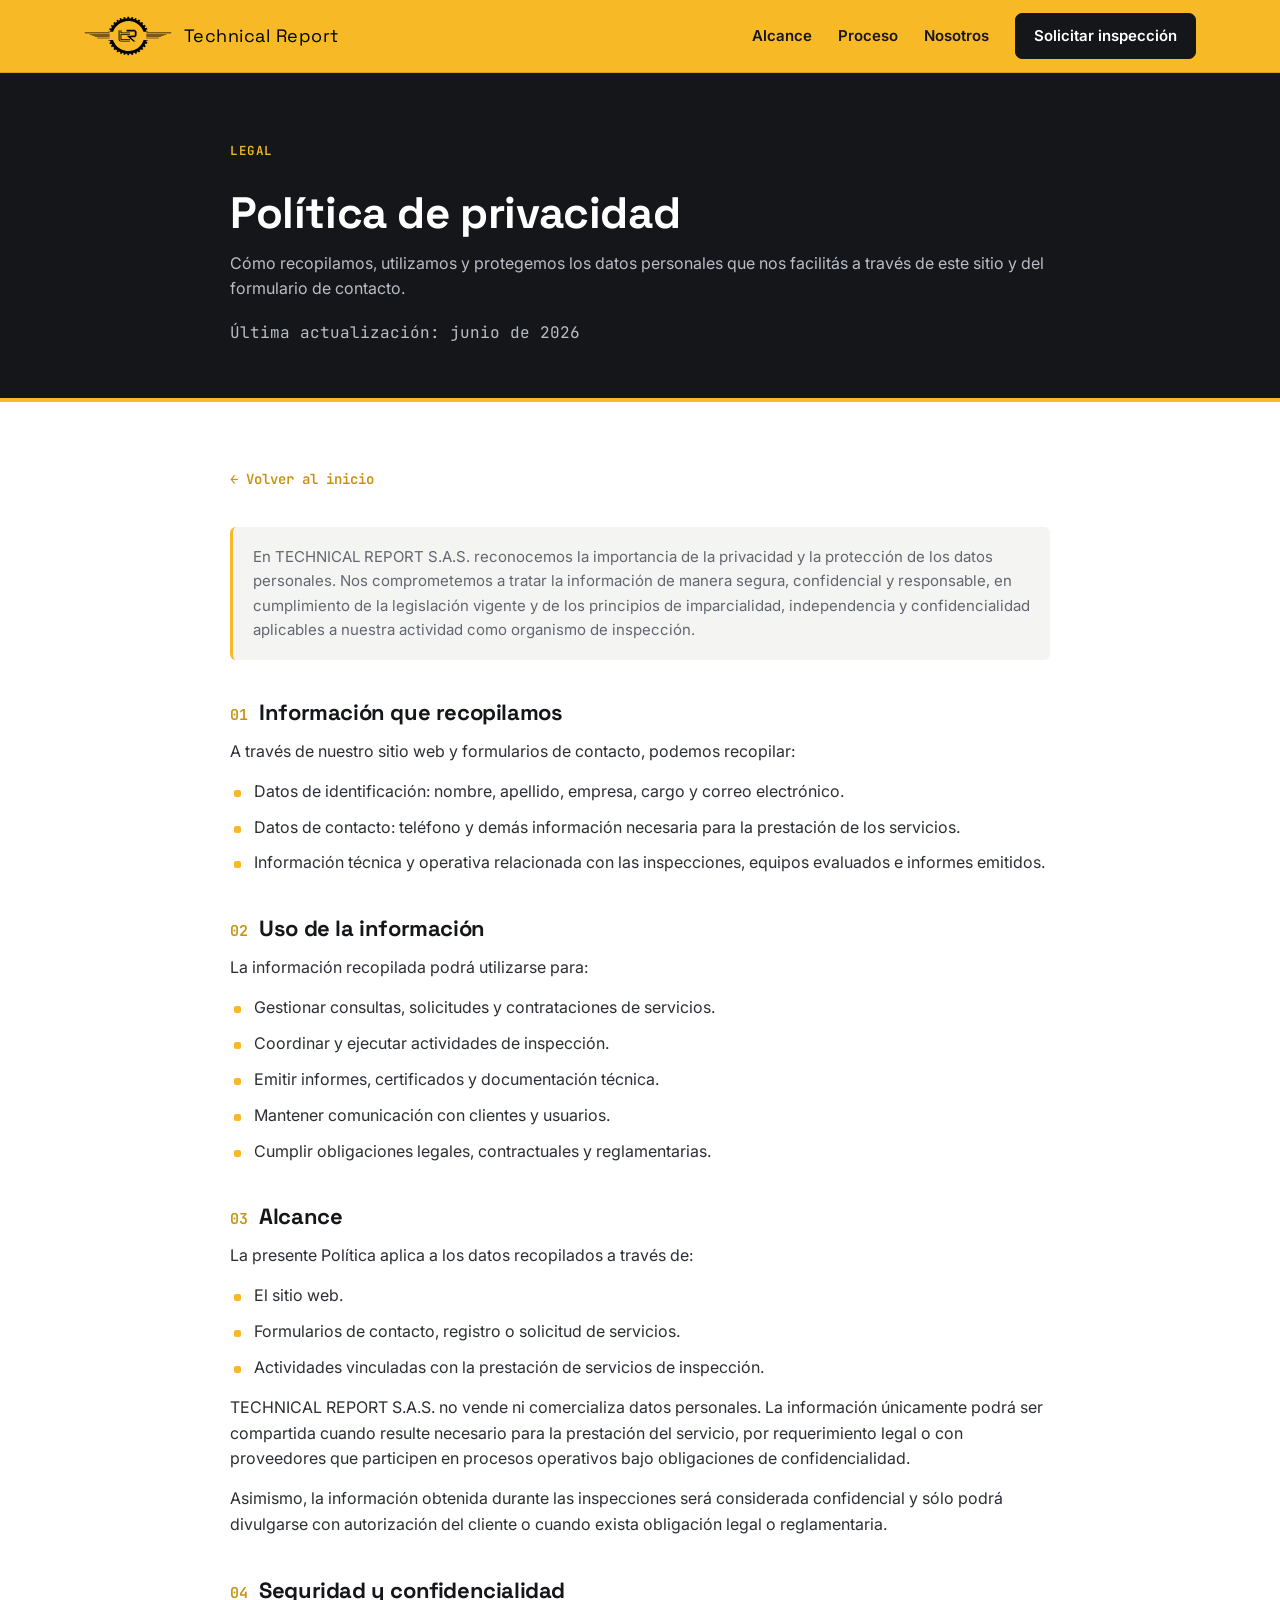
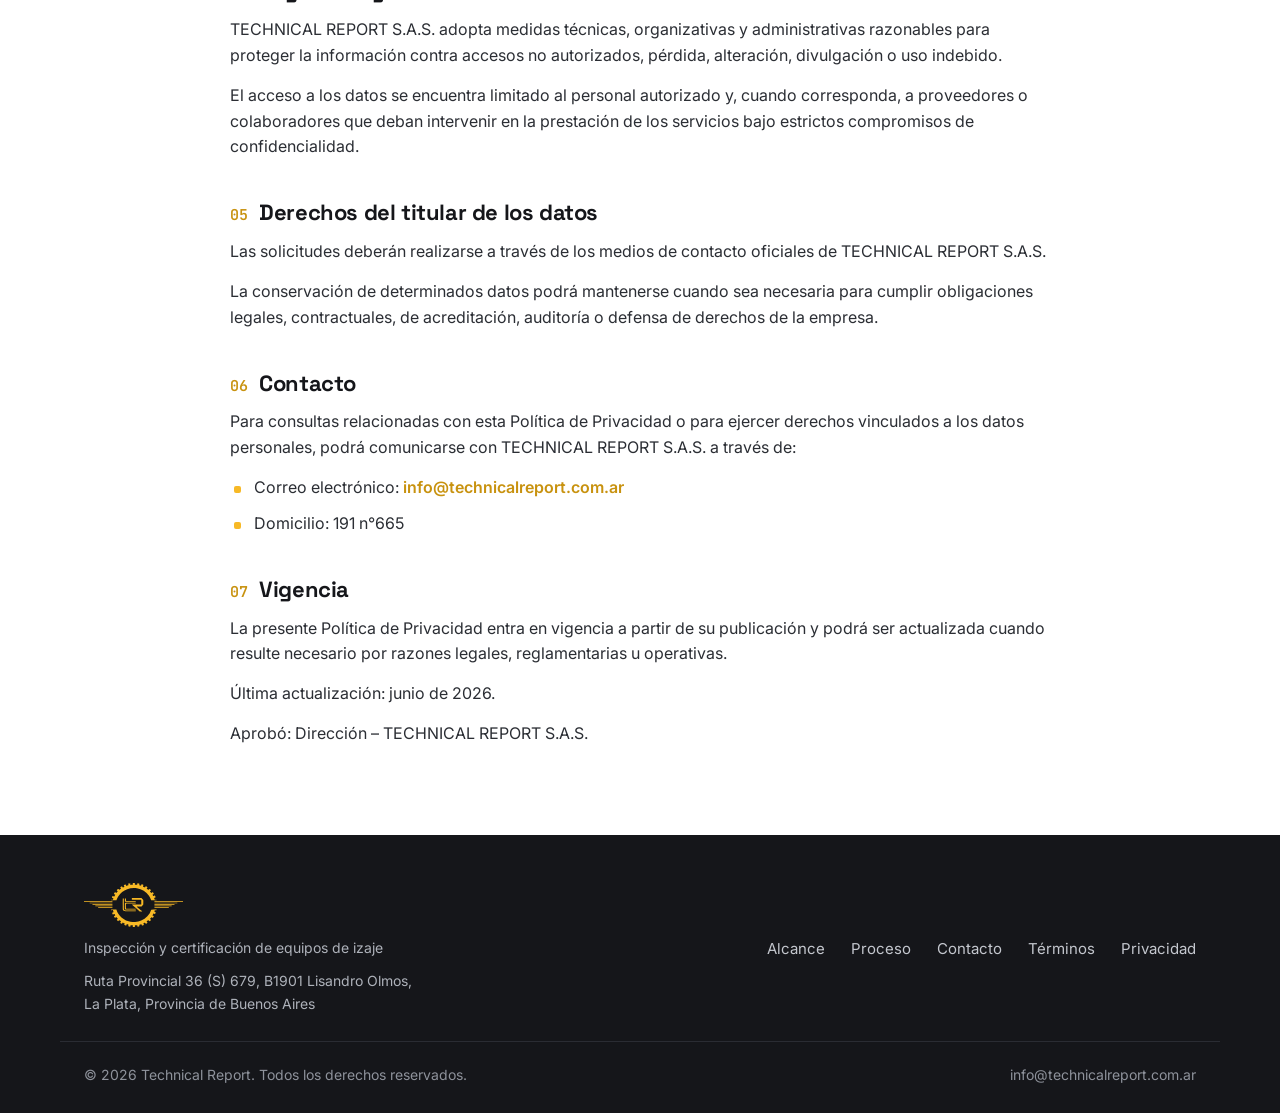
==== politica-privacidad/index.html @ 48cc6a3f "Agregado de politca de privacidad y terminos de uso" ====
<!DOCTYPE html>
<html lang="es">
<head>
  <meta charset="UTF-8" />
  <meta name="viewport" content="width=device-width, initial-scale=1.0" />
  <meta name="description" content="Política de privacidad de Technical Report — cómo recopilamos, usamos y protegemos los datos personales que nos facilitás a través del sitio y del formulario de contacto." />
  <meta name="robots" content="index, follow" />
  <title>Política de privacidad | Technical Report</title>
  <link rel="preconnect" href="https://fonts.googleapis.com" />
  <link rel="preconnect" href="https://fonts.gstatic.com" crossorigin />
  <link href="https://fonts.googleapis.com/css2?family=Inter:wght@400;500;600;700&family=Space+Grotesk:wght@500;600;700&family=JetBrains+Mono:wght@500;600&display=swap" rel="stylesheet" />
  <link href="https://fonts.cdnfonts.com/css/conthrax" rel="stylesheet" />
  <link rel="stylesheet" href="../styles.css" />
  <link rel="icon" type="image/svg+xml" href="../images/logo_TR_yellow.svg" />
</head>
<body>
  <!-- Header -->
  <header class="site-header" id="top">
    <div class="container header-inner">
      <a href="../index.html#top" class="brand" aria-label="Technical Report inicio">
        <img src="../images/logo_TR_black.svg" alt="" class="brand-logo" />
        <span class="brand-text">Technical Report</span>
      </a>
      <nav class="nav" id="nav">
        <a href="../index.html#alcance">Alcance</a>
        <a href="../index.html#proceso">Proceso</a>
        <a href="../index.html#nosotros">Nosotros</a>
        <a href="../index.html#contacto" class="nav-cta">Solicitar inspección</a>
      </nav>
      <button class="nav-toggle" id="navToggle" aria-label="Abrir menú" aria-expanded="false">
        <span></span><span></span><span></span>
      </button>
    </div>
  </header>

  <!-- Encabezado legal -->
  <section class="legal-hero">
    <div class="container">
      <div class="legal-wrap">
        <span class="kicker">Legal</span>
        <h1>Política de privacidad</h1>
        <p>Cómo recopilamos, utilizamos y protegemos los datos personales que nos facilitás a través de este sitio y del formulario de contacto.</p>
        <p class="legal-updated">Última actualización: junio de 2026</p>
      </div>
    </div>
  </section>

  <!-- Cuerpo legal -->
  <section class="legal-body">
    <div class="container">
      <div class="legal-wrap">
        <a href="../index.html#top" class="legal-back">← Volver al inicio</a>

        <div class="legal-note">
          <p>En TECHNICAL REPORT S.A.S. reconocemos la importancia de la privacidad y la protección de los datos personales. Nos comprometemos a tratar la información de manera segura, confidencial y responsable, en cumplimiento de la legislación vigente y de los principios de imparcialidad, independencia y confidencialidad aplicables a nuestra actividad como organismo de inspección.</p>
        </div>

        <div class="legal-block">
          <h2><span class="legal-no">01</span> Información que recopilamos</h2>
          <p>A través de nuestro sitio web y formularios de contacto, podemos recopilar:</p>
          <ul>
            <li>Datos de identificación: nombre, apellido, empresa, cargo y correo electrónico.</li>
            <li>Datos de contacto: teléfono y demás información necesaria para la prestación de los servicios.</li>
            <li>Información técnica y operativa relacionada con las inspecciones, equipos evaluados e informes emitidos.</li>
          </ul>
        </div>

        <div class="legal-block">
          <h2><span class="legal-no">02</span> Uso de la información</h2>
          <p>La información recopilada podrá utilizarse para:</p>
          <ul>
            <li>Gestionar consultas, solicitudes y contrataciones de servicios.</li>
            <li>Coordinar y ejecutar actividades de inspección.</li>
            <li>Emitir informes, certificados y documentación técnica.</li>
            <li>Mantener comunicación con clientes y usuarios.</li>
            <li>Cumplir obligaciones legales, contractuales y reglamentarias.</li>
          </ul>
        </div>

        <div class="legal-block">
          <h2><span class="legal-no">03</span> Alcance</h2>
          <p>La presente Política aplica a los datos recopilados a través de:</p>
          <ul>
            <li>El sitio web.</li>
            <li>Formularios de contacto, registro o solicitud de servicios.</li>
            <li>Actividades vinculadas con la prestación de servicios de inspección.</li>
          </ul>
          <p>TECHNICAL REPORT S.A.S. no vende ni comercializa datos personales. La información únicamente podrá ser compartida cuando resulte necesario para la prestación del servicio, por requerimiento legal o con proveedores que participen en procesos operativos bajo obligaciones de confidencialidad.</p>
          <p>Asimismo, la información obtenida durante las inspecciones será considerada confidencial y sólo podrá divulgarse con autorización del cliente o cuando exista obligación legal o reglamentaria.</p>
        </div>

        <div class="legal-block">
          <h2><span class="legal-no">04</span> Seguridad y confidencialidad</h2>
          <p>TECHNICAL REPORT S.A.S. adopta medidas técnicas, organizativas y administrativas razonables para proteger la información contra accesos no autorizados, pérdida, alteración, divulgación o uso indebido.</p>
          <p>El acceso a los datos se encuentra limitado al personal autorizado y, cuando corresponda, a proveedores o colaboradores que deban intervenir en la prestación de los servicios bajo estrictos compromisos de confidencialidad.</p>
        </div>

        <div class="legal-block">
          <h2><span class="legal-no">05</span> Derechos del titular de los datos</h2>
          <p>Las solicitudes deberán realizarse a través de los medios de contacto oficiales de TECHNICAL REPORT S.A.S.</p>
          <p>La conservación de determinados datos podrá mantenerse cuando sea necesaria para cumplir obligaciones legales, contractuales, de acreditación, auditoría o defensa de derechos de la empresa.</p>
        </div>

        <div class="legal-block">
          <h2><span class="legal-no">06</span> Contacto</h2>
          <p>Para consultas relacionadas con esta Política de Privacidad o para ejercer derechos vinculados a los datos personales, podrá comunicarse con TECHNICAL REPORT S.A.S. a través de:</p>
          <ul>
            <li>Correo electrónico: <a href="mailto:info@technicalreport.com.ar">info@technicalreport.com.ar</a></li>
            <li>Domicilio: 191 n°665</li>
          </ul>
        </div>

        <div class="legal-block">
          <h2><span class="legal-no">07</span> Vigencia</h2>
          <p>La presente Política de Privacidad entra en vigencia a partir de su publicación y podrá ser actualizada cuando resulte necesario por razones legales, reglamentarias u operativas.</p>
          <p>Última actualización: junio de 2026.</p>
          <p>Aprobó: Dirección – TECHNICAL REPORT S.A.S.</p>
        </div>
      </div>
    </div>
  </section>

  <!-- Footer -->
  <footer class="site-footer">
    <div class="container footer-inner">
      <div class="footer-brand">
        <img src="../images/logo_TR_yellow.svg" alt="Technical Report" class="brand-logo footer-logo" />
        <span class="footer-tagline">Inspección y certificación de equipos de izaje</span>
        <a href="https://maps.app.goo.gl/N1TBZzcfJhnkychw5" class="footer-address" target="_blank" rel="noopener">Ruta Provincial 36 (S) 679, B1901 Lisandro Olmos, La Plata, Provincia de Buenos Aires</a>
      </div>
      <nav class="footer-nav">
        <a href="../index.html#alcance">Alcance</a>
        <a href="../index.html#proceso">Proceso</a>
        <a href="../index.html#contacto">Contacto</a>
        <a href="../terminos/">Términos</a>
        <a href="index.html">Privacidad</a>
      </nav>
    </div>
    <div class="container footer-bottom">
      <span>© <span id="year"></span> Technical Report. Todos los derechos reservados.</span>
      <a href="mailto:info@technicalreport.com.ar">info@technicalreport.com.ar</a>
    </div>
  </footer>

  <script src="../script.js"></script>
</body>
</html>
---- styles.css ----
:root {
  --brand: #f7b926;
  --brand-dark: #c8920f;
  --brand-soft: rgba(247, 185, 38, 0.12);
  --ink: #15161a;
  --ink-2: #2b2e34;
  --muted: #62666e;
  --line: #e4e5e8;
  --bg: #ffffff;
  --bg-alt: #f4f4f3;
  --graphite: #15161a;
  --graphite-2: #1d1f24;
  --steel: #33363d;
  --radius: 8px;
  --shadow: 0 12px 34px rgba(15, 16, 20, 0.10);
  --shadow-lg: 0 24px 60px rgba(15, 16, 20, 0.28);
  --maxw: 1160px;
  --mono: "JetBrains Mono", ui-monospace, SFMono-Regular, Menlo, monospace;
  --display: "Conthrax", "Space Grotesk", sans-serif;
}

* { box-sizing: border-box; }

html { scroll-behavior: smooth; scroll-padding-top: 80px; }

body {
  margin: 0;
  font-family: "Inter", system-ui, -apple-system, sans-serif;
  color: var(--ink);
  background: var(--bg);
  line-height: 1.62;
  -webkit-font-smoothing: antialiased;
}

h1, h2, h3 { font-family: "Space Grotesk", "Inter", sans-serif; line-height: 1.12; margin: 0; letter-spacing: -0.4px; }

a { color: inherit; text-decoration: none; }

.container { width: 100%; max-width: var(--maxw); margin: 0 auto; padding: 0 24px; }

.kicker, .tag {
  font-family: var(--mono); font-size: 12.5px; font-weight: 600;
  letter-spacing: 0.5px; text-transform: uppercase; color: var(--brand-dark);
}

/* ---------- Header (yellow) ---------- */
.site-header {
  position: sticky; top: 0; z-index: 50;
  background: var(--brand);
  border-bottom: 1px solid rgba(0, 0, 0, 0.14);
}
.header-inner { display: flex; align-items: center; justify-content: space-between; height: 72px; }

.brand { display: flex; align-items: center; gap: 12px; }
.brand-logo { height: 40px; width: auto; display: block; }
.brand-text {
  font-family: var(--display); font-size: 18px; letter-spacing: 0.5px;
  color: #000; text-transform: none; line-height: 1;
}

.nav { display: flex; align-items: center; gap: 26px; }
.nav a { font-weight: 600; color: var(--ink); font-size: 15px; transition: opacity .2s; }
.nav a:hover { opacity: .65; }
.nav-cta {
  background: var(--graphite); color: #fff !important;
  padding: 10px 18px; border-radius: 7px; font-weight: 600 !important;
  border: 1px solid var(--graphite); transition: background .2s, transform .15s;
}
.nav-cta:hover { background: #000; opacity: 1; transform: translateY(-1px); }

.nav-toggle { display: none; flex-direction: column; gap: 5px; background: none; border: 0; cursor: pointer; padding: 8px; }
.nav-toggle span { width: 24px; height: 2px; background: var(--ink); border-radius: 2px; transition: .25s; }

/* ---------- Buttons ---------- */
.btn {
  display: inline-flex; align-items: center; justify-content: center;
  padding: 14px 26px; border-radius: 7px; font-weight: 600; font-size: 15px;
  cursor: pointer; border: 1px solid transparent; transition: transform .15s, background .2s, border-color .2s, color .2s;
}
.btn-primary { background: var(--brand); color: var(--ink); }
.btn-primary:hover { transform: translateY(-2px); background: var(--brand-dark); }
.btn-ghost { background: rgba(255,255,255,.08); color: #fff; border-color: rgba(255,255,255,.45); }
.btn-ghost:hover { background: #fff; color: var(--ink); border-color: #fff; }
.btn-outline { background: transparent; color: var(--ink); border-color: var(--ink); }
.btn-outline:hover { background: var(--ink); color: #fff; transform: translateY(-2px); }
.btn-block { width: 100%; }

/* ---------- Hero (image banner) ---------- */
.hero { position: relative; color: #fff; overflow: hidden; min-height: 600px; display: flex; align-items: center; }
.hero-media {
  position: absolute; inset: 0;
  background: #15161a center/cover no-repeat;
}
.hero-overlay {
  position: absolute; inset: 0;
  background:
    linear-gradient(90deg, rgba(15,16,20,.94) 0%, rgba(15,16,20,.78) 42%, rgba(15,16,20,.45) 100%),
    linear-gradient(0deg, rgba(15,16,20,.6), transparent 55%);
}
.hero::after {
  content: ""; position: absolute; left: 0; right: 0; bottom: 0; height: 4px;
  background: var(--brand);
}
.hero-inner { position: relative; padding: 96px 0; }
.hero-content { max-width: 620px; }

.tag {
  display: inline-block; color: var(--brand);
  border: 1px solid rgba(247,185,38,.4); border-radius: 999px;
  padding: 6px 14px; margin-bottom: 22px; background: var(--brand-soft);
}
.hero h1 { font-size: clamp(34px, 5vw, 56px); font-weight: 700; }
.lead { font-size: 18px; color: #d2d5da; margin: 22px 0 30px; max-width: 580px; }
.hero-actions { display: flex; gap: 14px; flex-wrap: wrap; }

/* ---------- Sections ---------- */
.section { padding: 92px 0; }
.section-alt { background: var(--bg-alt); }
.section-head { max-width: 660px; margin: 0 auto 56px; text-align: center; }
.kicker { display: inline-block; margin-bottom: 14px; }
.section-head h2 { font-size: clamp(28px, 4vw, 40px); font-weight: 700; }
.section-head p { color: var(--muted); font-size: 17px; margin-top: 14px; }

.grid { display: grid; gap: 1px; background: var(--line); border: 1px solid var(--line); border-radius: var(--radius); overflow: hidden; }
.grid-3 { grid-template-columns: repeat(3, 1fr); }
.grid-4 { grid-template-columns: repeat(4, 1fr); }

/* Feature cards */
.feature { position: relative; background: var(--bg); padding: 32px 28px; transition: background .2s; }
.feature:hover { background: #fcfcfb; }
.feature-no { font-family: var(--mono); font-size: 13px; font-weight: 600; color: var(--brand-dark); display: block; margin-bottom: 18px; }
.feature h3 { font-size: 18px; margin-bottom: 10px; }
.feature p { color: var(--muted); font-size: 15px; margin: 0; }

/* ---------- Equipos (photo cards) ---------- */
.equipos { display: grid; grid-template-columns: repeat(4, 1fr); gap: 16px; }
.equipo {
  position: relative; min-height: 260px; border-radius: var(--radius); overflow: hidden;
  background: var(--graphite-2) center/cover no-repeat;
  display: flex; align-items: flex-end; color: #fff;
  box-shadow: var(--shadow); isolation: isolate;
}
.equipo::before {
  content: ""; position: absolute; inset: 0; z-index: 0;
  background: linear-gradient(to top, rgba(10,11,13,.92) 8%, rgba(10,11,13,.35) 55%, rgba(10,11,13,.15) 100%);
  transition: background .25s;
}
.equipo:hover::before { background: linear-gradient(to top, rgba(10,11,13,.94) 12%, rgba(247,185,38,.18) 70%, rgba(10,11,13,.1) 100%); }
.equipo-ref {
  position: absolute; top: 14px; left: 14px; z-index: 2;
  font-family: var(--mono); font-size: 11px; color: #fff; letter-spacing: .5px;
  background: rgba(0,0,0,.45); padding: 4px 8px; border-radius: 4px; backdrop-filter: blur(2px);
}
.equipo-body { position: relative; z-index: 1; padding: 22px; }
.equipo-body h3 { font-size: 18px; margin-bottom: 6px; }
.equipo-body p { font-size: 13.5px; color: #d7dade; margin: 0; }
.equipo-cta { background: var(--brand); color: var(--ink); align-items: center; text-align: left; box-shadow: none; }
.equipo-cta::before { display: none; }
.equipo-cta .equipo-body h3 { color: var(--ink); }
.equipo-cta .equipo-body p { color: rgba(0,0,0,.7); margin-bottom: 14px; }
.equipo-link { font-family: var(--mono); font-size: 13px; color: var(--ink); font-weight: 700; }
.equipo-link:hover { text-decoration: underline; }

/* ---------- Steps ---------- */
.steps { display: grid; grid-template-columns: repeat(4, 1fr); gap: 0; border: 1px solid var(--line); border-radius: var(--radius); overflow: hidden; }
.step { position: relative; padding: 30px 26px; border-right: 1px solid var(--line); }
.step:last-child { border-right: 0; }
.step-num { font-family: var(--mono); font-size: 30px; font-weight: 600; color: var(--brand); display: block; margin-bottom: 14px; }
.step h3 { font-size: 17px; margin-bottom: 8px; }
.step p { color: var(--muted); font-size: 14.5px; margin: 0; }

/* ---------- Dark split (Nosotros) ---------- */
.section-dark { background: var(--graphite); color: #fff; }
.section-dark .kicker { color: var(--brand); }
.split { display: grid; grid-template-columns: 1.15fr .85fr; gap: 56px; align-items: center; }
.split-text h2 { font-size: clamp(28px, 4vw, 38px); margin-bottom: 18px; }
.split-text p { color: #b9bdc5; font-size: 17px; }
.check-list { list-style: none; padding: 0; margin: 26px 0 0; display: grid; gap: 12px; }
.check-list li { position: relative; padding-left: 30px; color: #dadce1; }
.check-list li::before {
  content: "✓"; position: absolute; left: 0; top: 1px;
  width: 20px; height: 20px; background: var(--brand); color: var(--graphite);
  border-radius: 4px; display: grid; place-items: center; font-size: 12px; font-weight: 800;
}
.split-cards { display: grid; grid-template-columns: 1fr 1fr; gap: 1px; background: #2c2f36; border: 1px solid #2c2f36; border-radius: var(--radius); overflow: hidden; margin-top: 32px; }
.mini-card { background: var(--graphite-2); padding: 22px; }
.mini-card strong { display: block; font-family: "Space Grotesk", sans-serif; font-size: 16px; color: var(--brand); margin-bottom: 6px; }
.mini-card span { color: #aeb2ba; font-size: 14px; }

/* Report card visual */
.split-visual { display: grid; place-items: center; }
.report-card { width: 100%; max-width: 360px; background: var(--graphite-2); border: 1px solid #2c2f36; border-radius: 12px; box-shadow: var(--shadow-lg); overflow: hidden; }
.report-head { display: flex; align-items: center; justify-content: space-between; padding: 14px 18px; border-bottom: 1px solid #2c2f36; background: #191b20; }
.report-id { font-family: var(--mono); font-size: 12px; color: #8b9098; letter-spacing: .5px; }
.report-status { font-family: var(--mono); font-size: 12px; font-weight: 600; color: var(--graphite); background: var(--brand); padding: 3px 10px; border-radius: 4px; letter-spacing: 1px; }
.report-photo { width: 100%; height: 170px; background: #191b20 center/cover no-repeat; border-bottom: 1px solid #2c2f36; }
.report-rows { padding: 8px 18px 20px; display: grid; gap: 2px; }
.report-rows div { display: flex; align-items: center; justify-content: space-between; padding: 9px 0; border-top: 1px solid #25282e; font-size: 14px; color: #c3c7ce; }
.report-rows i.ok { width: 16px; height: 16px; border-radius: 4px; background: var(--brand); position: relative; }
.report-rows i.ok::after { content: "✓"; position: absolute; inset: 0; display: grid; place-items: center; font-size: 11px; font-weight: 800; color: var(--graphite); }

/* ---------- Contact ---------- */
.contact-grid { display: grid; grid-template-columns: 1fr 1.05fr; gap: 56px; align-items: start; }
.contact-info h2 { font-size: clamp(28px, 4vw, 38px); margin-bottom: 16px; }
.contact-info > p { color: var(--muted); font-size: 17px; }
.contact-list { list-style: none; padding: 0; margin: 28px 0 0; display: grid; gap: 16px; }
.contact-list li { display: flex; align-items: center; gap: 14px; font-size: 16px; }
.contact-list .ci { font-size: 18px; color: var(--brand-dark); width: 22px; text-align: center; }
.contact-list a:hover { color: var(--brand-dark); }
.muted-line { color: var(--muted); }

.socials { display: flex; gap: 12px; margin-top: 26px; }
.social { width: 40px; height: 40px; display: grid; place-items: center; border-radius: 8px; background: var(--graphite); color: #fff; transition: background .2s, transform .15s; }
.social svg { width: 19px; height: 19px; }
.social:hover { background: var(--brand); color: var(--ink); transform: translateY(-2px); }

.contact-form { background: var(--bg); border: 1px solid var(--line); border-radius: 10px; padding: 32px; box-shadow: var(--shadow); }
.field { margin-bottom: 18px; }
.field-row { display: grid; grid-template-columns: 1fr 1fr; gap: 16px; }
.field label { display: block; font-size: 13.5px; font-weight: 600; margin-bottom: 7px; color: var(--ink-2); }
.field input, .field select, .field textarea {
  width: 100%; padding: 12px 14px; border: 1.5px solid var(--line); border-radius: 7px;
  font-family: inherit; font-size: 15px; color: var(--ink); background: #fff; transition: border-color .2s, box-shadow .2s;
}
.field input:focus, .field select:focus, .field textarea:focus {
  outline: none; border-color: var(--brand); box-shadow: 0 0 0 3px rgba(247,185,38,.22);
}
.field textarea { resize: vertical; }
.form-note { font-size: 14px; margin: 14px 0 0; text-align: center; min-height: 18px; }
.form-note.ok { color: #1c7a37; }
.form-note.err { color: #c0392b; }

.contact-feedback { margin-top: 30px; padding-top: 26px; border-top: 1px solid var(--line); }
.contact-feedback p { color: var(--muted); font-size: 15px; margin: 0 0 12px; }

/* ---------- Modal (opiniones) ---------- */
.modal {
  width: min(480px, 92vw); max-width: 480px; margin: auto; padding: 0;
  border: 1px solid var(--line); border-radius: 12px; background: var(--bg);
  color: var(--ink); box-shadow: var(--shadow-lg);
}
.modal::backdrop { background: rgba(15,16,20,.55); backdrop-filter: blur(2px); }
.modal[open] { animation: modalIn .2s ease; }
@keyframes modalIn { from { opacity: 0; transform: translateY(8px); } to { opacity: 1; transform: translateY(0); } }
.modal-form { position: relative; padding: 32px; }
.modal-form h2 { font-size: 24px; margin: 10px 0 8px; }
.modal-sub { color: var(--muted); font-size: 15px; margin: 0 0 22px; }
.modal-close {
  position: absolute; top: 14px; right: 16px; padding: 4px;
  background: none; border: 0; font-size: 26px; line-height: 1; cursor: pointer;
  color: var(--muted); transition: color .2s;
}
.modal-close:hover { color: var(--ink); }

/* ---------- Footer ---------- */
.site-footer { background: var(--graphite); color: #fff; padding: 48px 0 26px; }
.footer-inner { display: flex; justify-content: space-between; align-items: center; gap: 24px; flex-wrap: wrap; padding-bottom: 26px; border-bottom: 1px solid #2a2c33; }
.footer-brand { display: flex; flex-direction: column; align-items: flex-start; gap: 10px; }
.footer-logo { height: 44px; width: auto; display: block; }
.footer-tagline { color: #aeb2ba; font-size: 14px; }
.footer-address { color: #aeb2ba; font-size: 14px; max-width: 340px; transition: color .2s; }
.footer-address:visited { color: #aeb2ba; }
.footer-address:hover { color: var(--brand); }
.footer-nav { display: flex; gap: 26px; }
.footer-nav a { color: #c4c7ce; font-size: 15px; transition: color .2s; }
.footer-nav a:hover { color: var(--brand); }
.footer-bottom { display: flex; justify-content: space-between; gap: 12px; flex-wrap: wrap; padding-top: 22px; color: #8e929b; font-size: 14px; }
.footer-bottom a:hover { color: var(--brand); }

/* ---------- Legal page (Términos) ---------- */
.legal-hero { background: var(--graphite); color: #fff; padding: 64px 0 56px; position: relative; }
.legal-hero::after { content: ""; position: absolute; left: 0; right: 0; bottom: 0; height: 4px; background: var(--brand); }
.legal-hero .kicker { color: var(--brand); }
.legal-hero h1 { font-size: clamp(30px, 4.5vw, 44px); font-weight: 700; margin: 14px 0 12px; }
.legal-hero p { color: #b9bdc5; font-size: 16px; margin: 0; }
.legal-updated { font-family: var(--mono); font-size: 13px; color: #8e929b; margin-top: 18px !important; }

.legal-body { padding: 64px 0 88px; }
.legal-wrap { max-width: 820px; margin: 0 auto; }
.legal-block { margin-bottom: 40px; }
.legal-block:last-child { margin-bottom: 0; }
.legal-block h2 { font-size: 22px; font-weight: 700; margin-bottom: 14px; display: flex; align-items: baseline; gap: 12px; }
.legal-block h2 .legal-no { font-family: var(--mono); font-size: 15px; font-weight: 600; color: var(--brand-dark); }
.legal-block h3 { font-size: 17px; font-weight: 600; margin: 22px 0 8px; }
.legal-block p { color: var(--ink-2); font-size: 16px; margin: 0 0 14px; }
.legal-block p:last-child { margin-bottom: 0; }
.legal-block ul { margin: 0 0 14px; padding-left: 0; list-style: none; display: grid; gap: 10px; }
.legal-block ul li { position: relative; padding-left: 24px; color: var(--ink-2); font-size: 16px; }
.legal-block ul li::before { content: ""; position: absolute; left: 4px; top: 11px; width: 7px; height: 7px; background: var(--brand); border-radius: 2px; }
.legal-block a { color: var(--brand-dark); font-weight: 600; }
.legal-block a:hover { text-decoration: underline; }
.legal-note { background: var(--bg-alt); border-left: 3px solid var(--brand); border-radius: 6px; padding: 18px 20px; margin-bottom: 40px; }
.legal-note p { color: var(--muted); font-size: 15px; margin: 0; }
.legal-back { display: inline-flex; align-items: center; gap: 8px; font-family: var(--mono); font-size: 14px; font-weight: 600; color: var(--brand-dark); margin-bottom: 36px; }
.legal-back:hover { text-decoration: underline; }

/* ---------- WhatsApp float ---------- */
.wa-float {
  position: fixed; right: 22px; bottom: 22px; z-index: 60;
  width: 56px; height: 56px; border-radius: 50%;
  background: #25d366; color: #fff; display: grid; place-items: center;
  box-shadow: 0 10px 26px rgba(37, 211, 102, .45); transition: transform .15s;
}
.wa-float svg { width: 30px; height: 30px; }
.wa-float:hover { transform: scale(1.07); }

/* ---------- Responsive ---------- */
@media (max-width: 960px) {
  .equipos { grid-template-columns: repeat(2, 1fr); }
  .grid-4 { grid-template-columns: repeat(2, 1fr); }
  .steps { grid-template-columns: repeat(2, 1fr); }
  .step:nth-child(2) { border-right: 0; }
  .step:nth-child(-n+2) { border-bottom: 1px solid var(--line); }
  .split, .contact-grid { grid-template-columns: 1fr; gap: 36px; }
  .split-visual { order: -1; }
}
@media (max-width: 820px) {
  .nav {
    position: fixed; top: 72px; right: 0; left: 0;
    flex-direction: column; align-items: stretch; gap: 0;
    background: #fff; border-bottom: 1px solid var(--line);
    padding: 12px 24px 24px; transform: translateY(-130%); transition: transform .3s; box-shadow: var(--shadow);
  }
  .nav.open { transform: translateY(0); }
  .nav a { padding: 14px 0; border-bottom: 1px solid var(--line); color: var(--ink-2); }
  .nav-cta { text-align: center; margin-top: 12px; border-bottom: 0 !important; color: #fff !important; }
  .nav-toggle { display: flex; }
  .nav-toggle.open span:nth-child(1) { transform: translateY(7px) rotate(45deg); }
  .nav-toggle.open span:nth-child(2) { opacity: 0; }
  .nav-toggle.open span:nth-child(3) { transform: translateY(-7px) rotate(-45deg); }
  .hero { min-height: 520px; }
  .hero-inner { padding: 72px 0; }
  .grid-3, .grid-4 { grid-template-columns: 1fr; }
}
@media (max-width: 520px) {
  .equipos { grid-template-columns: 1fr; }
  .steps { grid-template-columns: 1fr; }
  .step { border-right: 0 !important; border-bottom: 1px solid var(--line); }
  .step:last-child { border-bottom: 0; }
  .field-row { grid-template-columns: 1fr; }
  .split-cards { grid-template-columns: 1fr; }
}
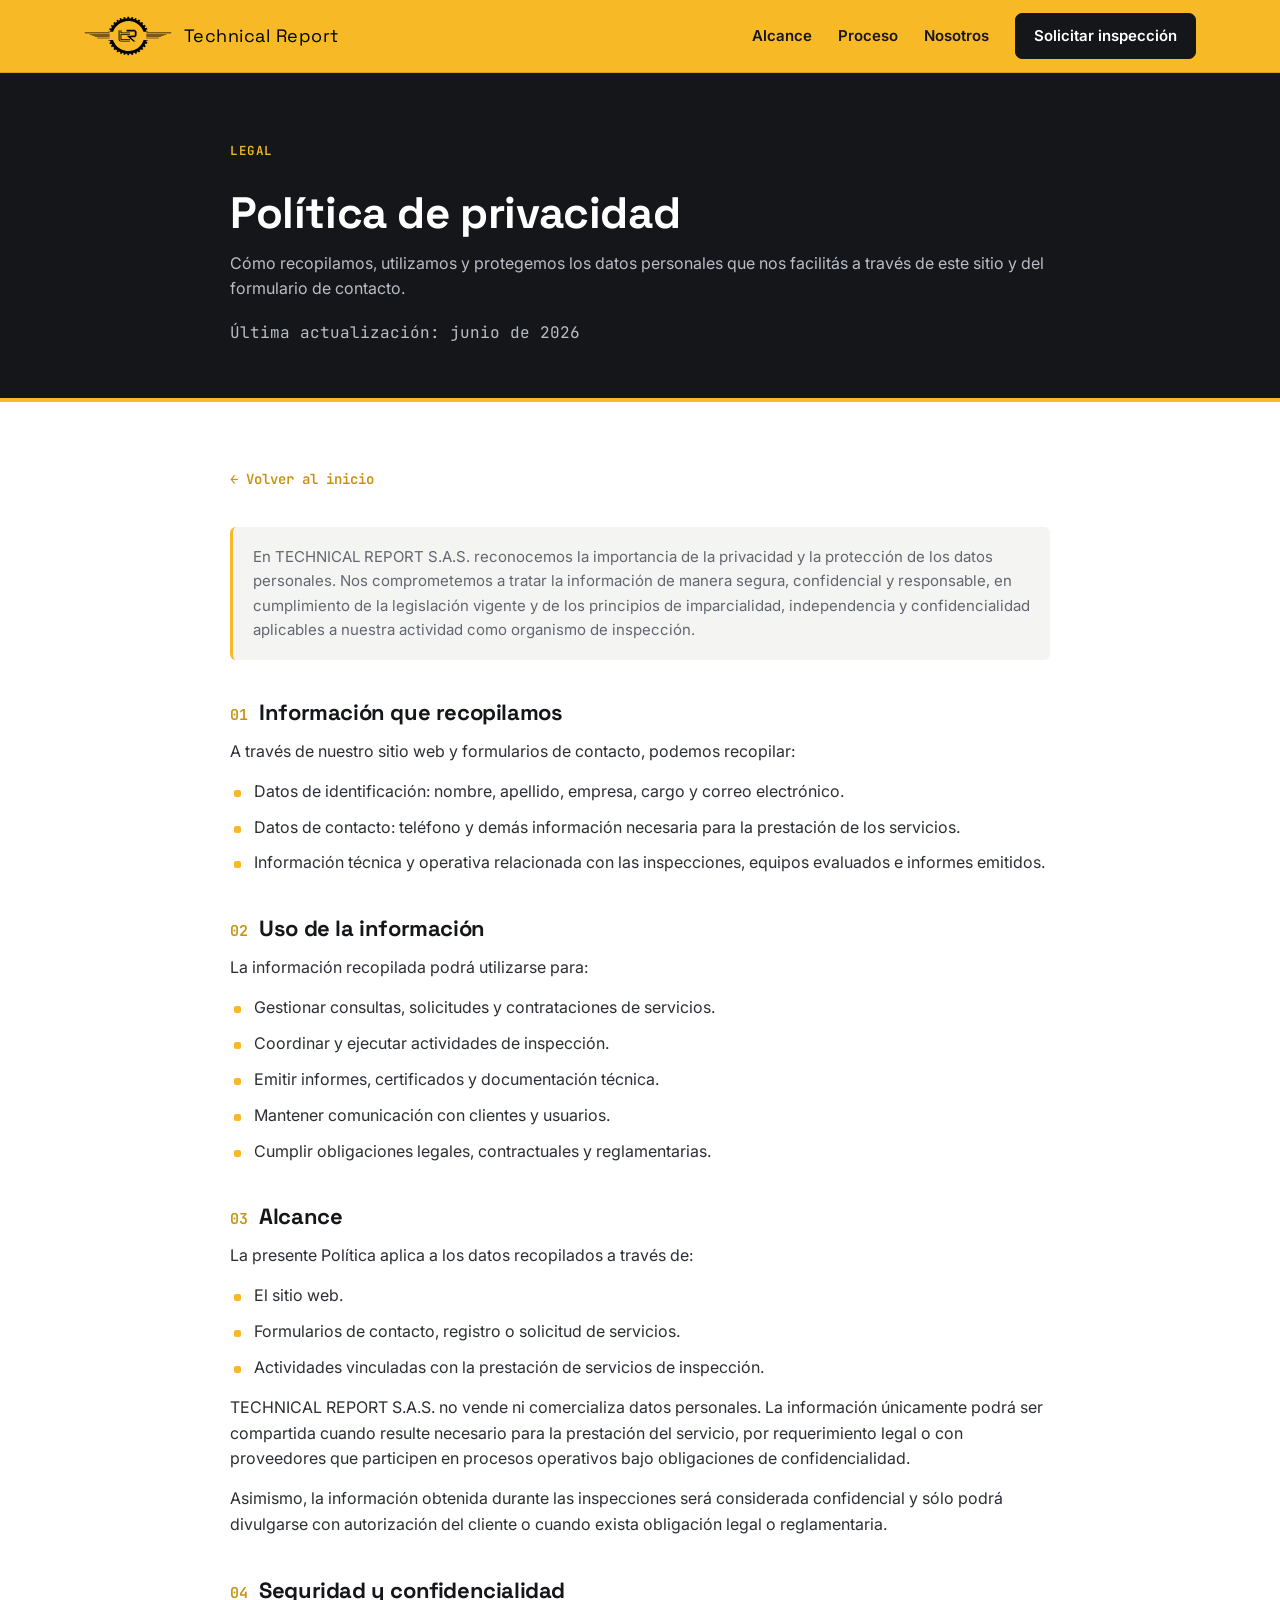
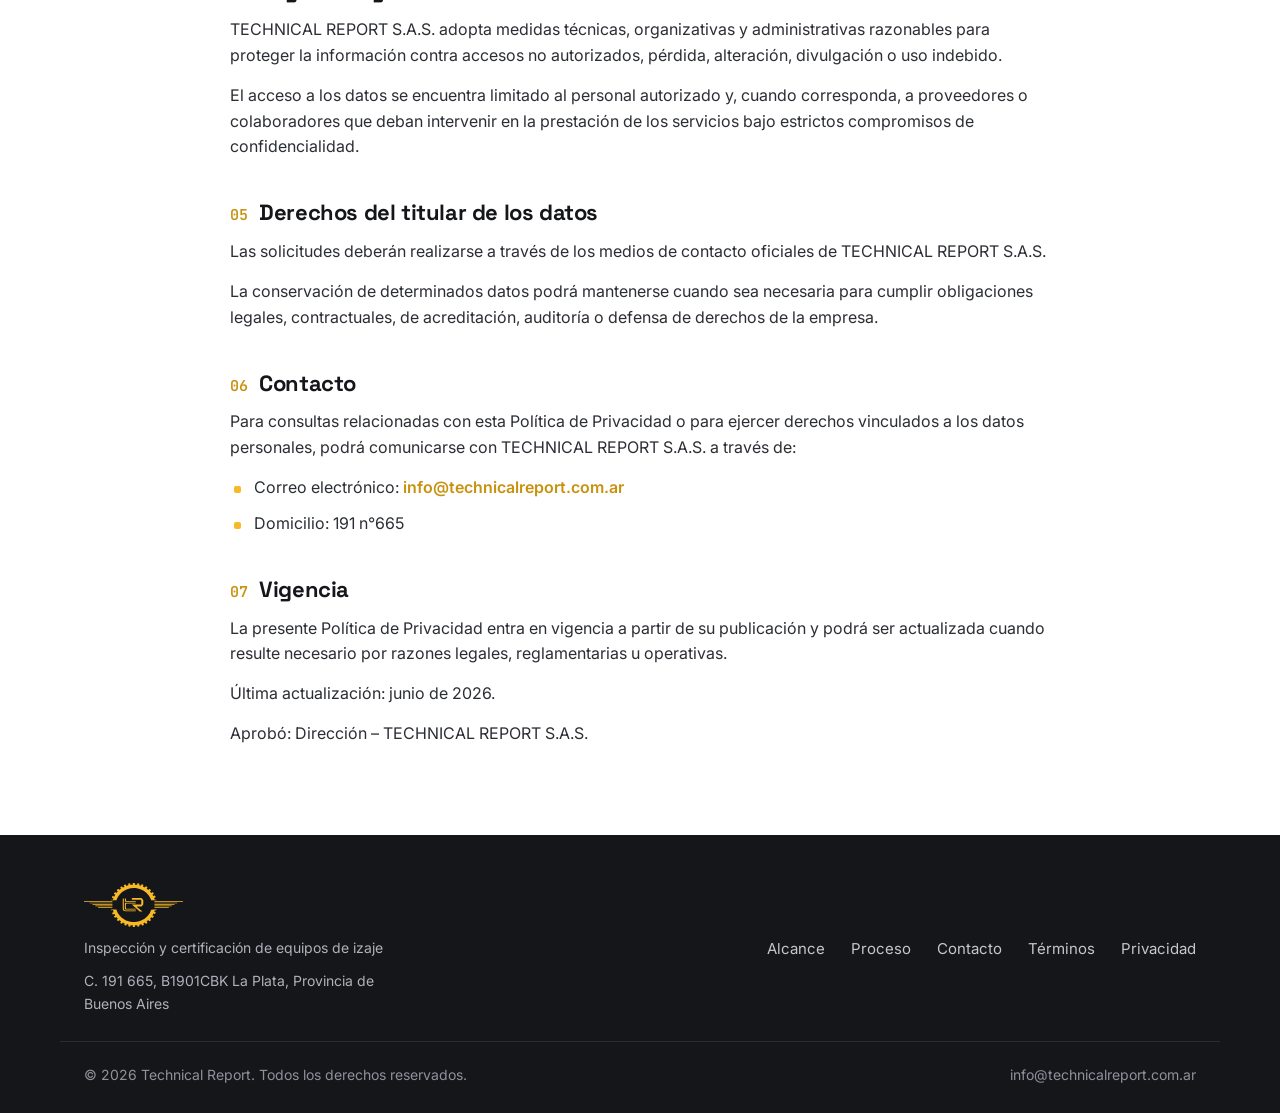
==== commit 85ce44fa: "EOD 26-6-26" ====
--- a/politica-privacidad/index.html
+++ b/politica-privacidad/index.html
@@ -126,7 +126,7 @@
       <div class="footer-brand">
         <img src="../images/logo_TR_yellow.svg" alt="Technical Report" class="brand-logo footer-logo" />
         <span class="footer-tagline">Inspección y certificación de equipos de izaje</span>
-        <a href="https://maps.app.goo.gl/N1TBZzcfJhnkychw5" class="footer-address" target="_blank" rel="noopener">Ruta Provincial 36 (S) 679, B1901 Lisandro Olmos, La Plata, Provincia de Buenos Aires</a>
+        <a href="https://maps.app.goo.gl/N1TBZzcfJhnkychw5" class="footer-address" target="_blank" rel="noopener">C. 191 665, B1901CBK La Plata, Provincia de Buenos Aires</a>
       </div>
       <nav class="footer-nav">
         <a href="../index.html#alcance">Alcance</a>
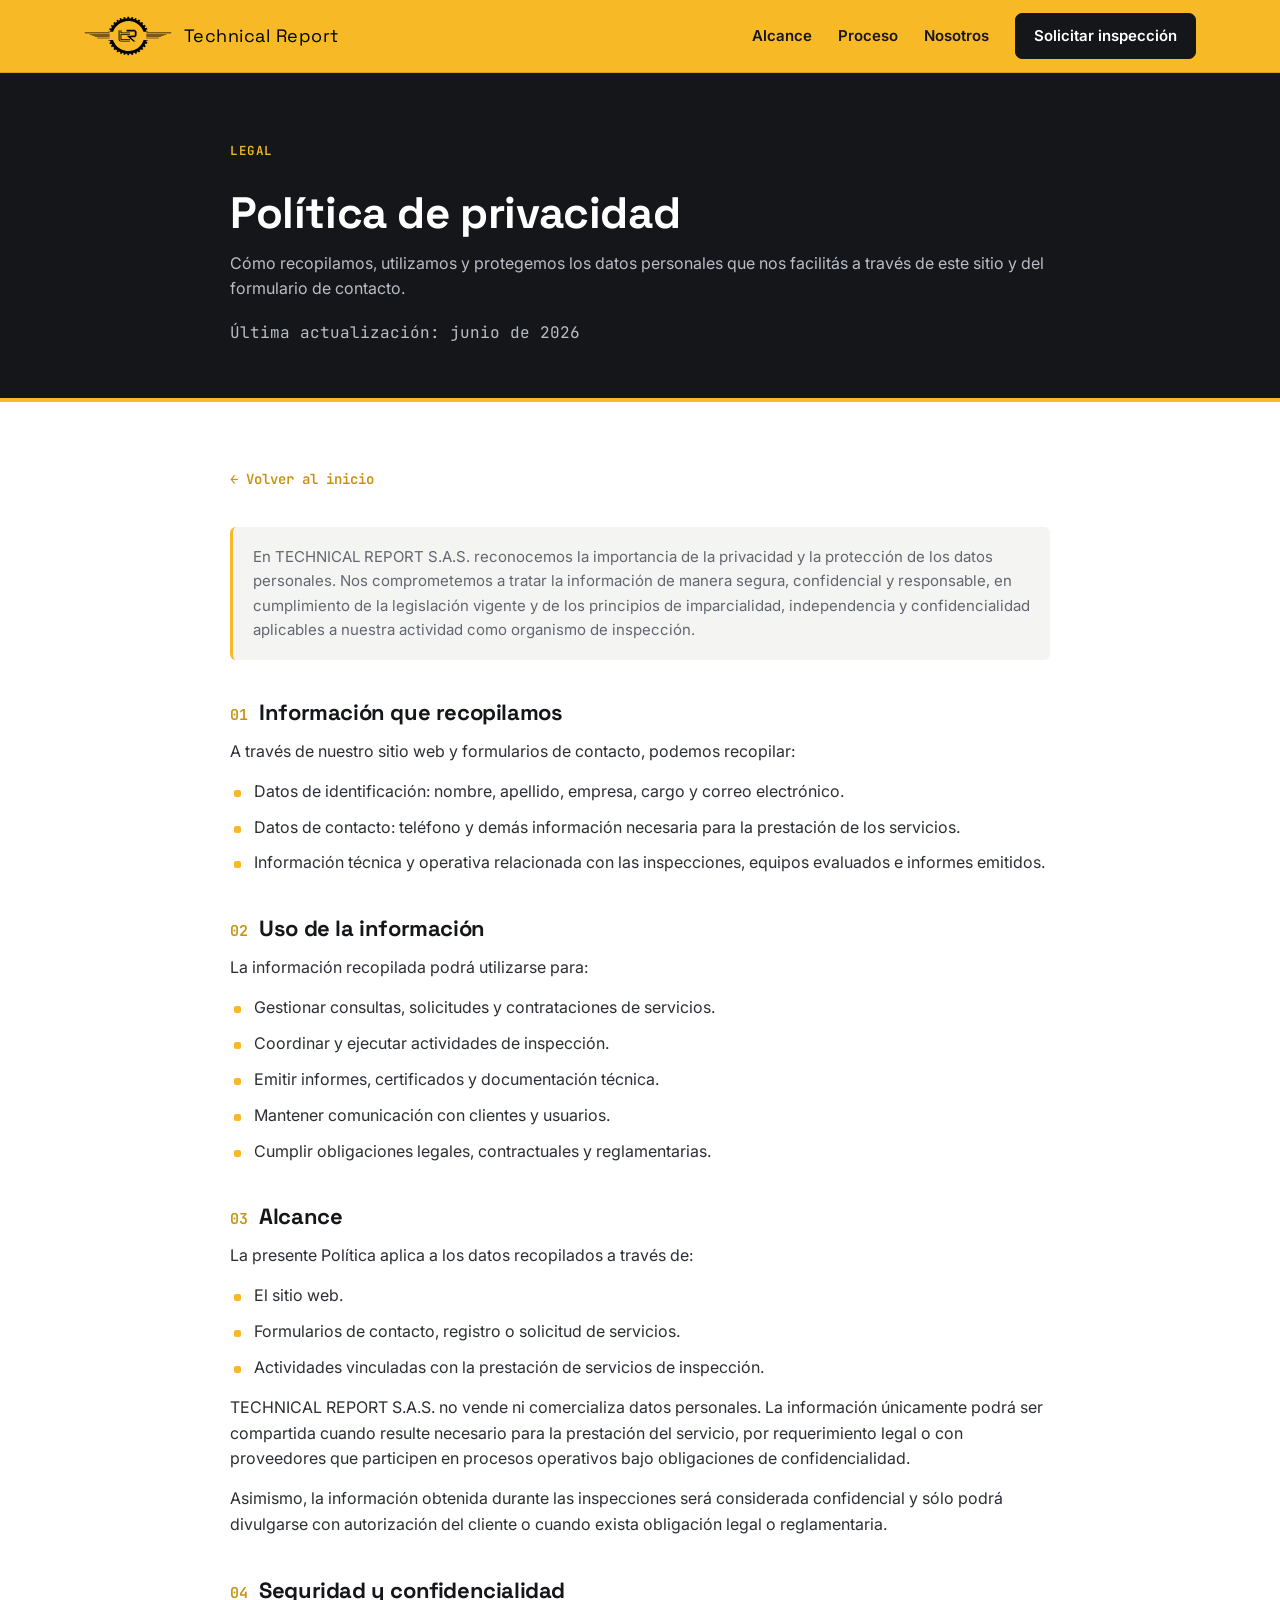
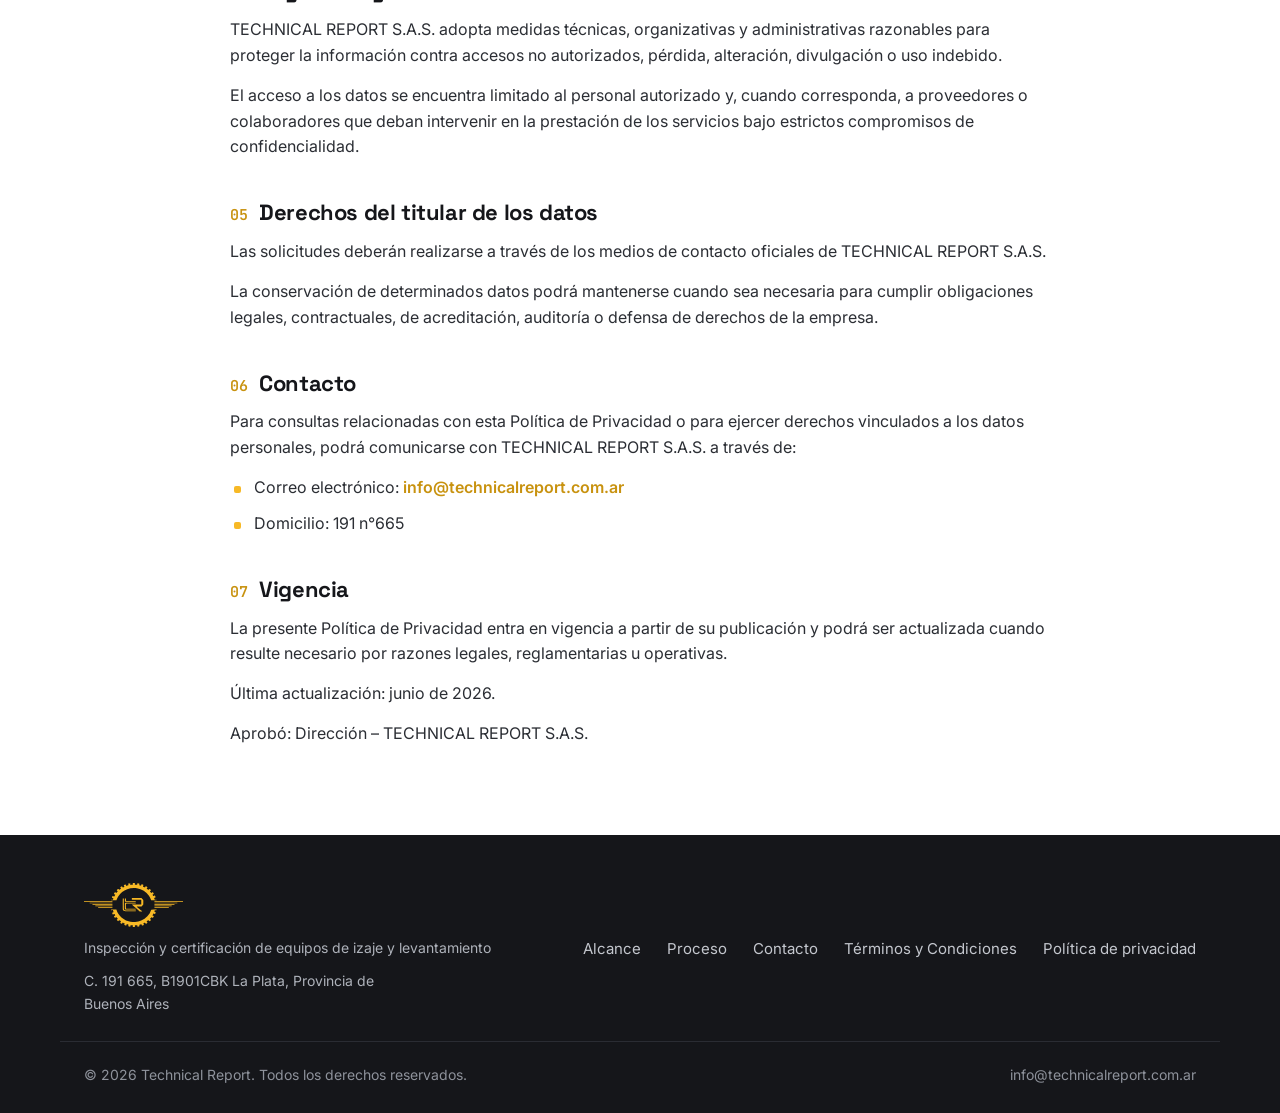
==== commit 75d37bdc: "Final Commit before live" ====
--- a/politica-privacidad/index.html
+++ b/politica-privacidad/index.html
@@ -125,15 +125,15 @@
     <div class="container footer-inner">
       <div class="footer-brand">
         <img src="../images/logo_TR_yellow.svg" alt="Technical Report" class="brand-logo footer-logo" />
-        <span class="footer-tagline">Inspección y certificación de equipos de izaje</span>
+        <span class="footer-tagline">Inspección y certificación de equipos de izaje y levantamiento</span>
         <a href="https://maps.app.goo.gl/N1TBZzcfJhnkychw5" class="footer-address" target="_blank" rel="noopener">C. 191 665, B1901CBK La Plata, Provincia de Buenos Aires</a>
       </div>
       <nav class="footer-nav">
         <a href="../index.html#alcance">Alcance</a>
         <a href="../index.html#proceso">Proceso</a>
         <a href="../index.html#contacto">Contacto</a>
-        <a href="../terminos/">Términos</a>
-        <a href="index.html">Privacidad</a>
+        <a href="../terminos/">Términos y Condiciones</a>
+        <a href="../politica-privacidad/">Política de privacidad</a>
       </nav>
     </div>
     <div class="container footer-bottom">
--- a/styles.css
+++ b/styles.css
@@ -232,13 +232,17 @@
 
 .contact-feedback { margin-top: 30px; padding-top: 26px; border-top: 1px solid var(--line); }
 .contact-feedback p { color: var(--muted); font-size: 15px; margin: 0 0 12px; }
-
-/* ---------- Modal (opiniones) ---------- */
+.feedback-process { margin: 14px 0 0 !important; font-size: 14px; }
+.feedback-process a { color: var(--brand-dark); font-weight: 600; }
+.feedback-process a:hover { text-decoration: underline; }
+
+/* ---------- Modal (contacto / inquietudes) ---------- */
 .modal {
   width: min(480px, 92vw); max-width: 480px; margin: auto; padding: 0;
   border: 1px solid var(--line); border-radius: 12px; background: var(--bg);
   color: var(--ink); box-shadow: var(--shadow-lg);
 }
+.modal-wide { width: min(620px, 94vw); max-width: 620px; }
 .modal::backdrop { background: rgba(15,16,20,.55); backdrop-filter: blur(2px); }
 .modal[open] { animation: modalIn .2s ease; }
 @keyframes modalIn { from { opacity: 0; transform: translateY(8px); } to { opacity: 1; transform: translateY(0); } }
